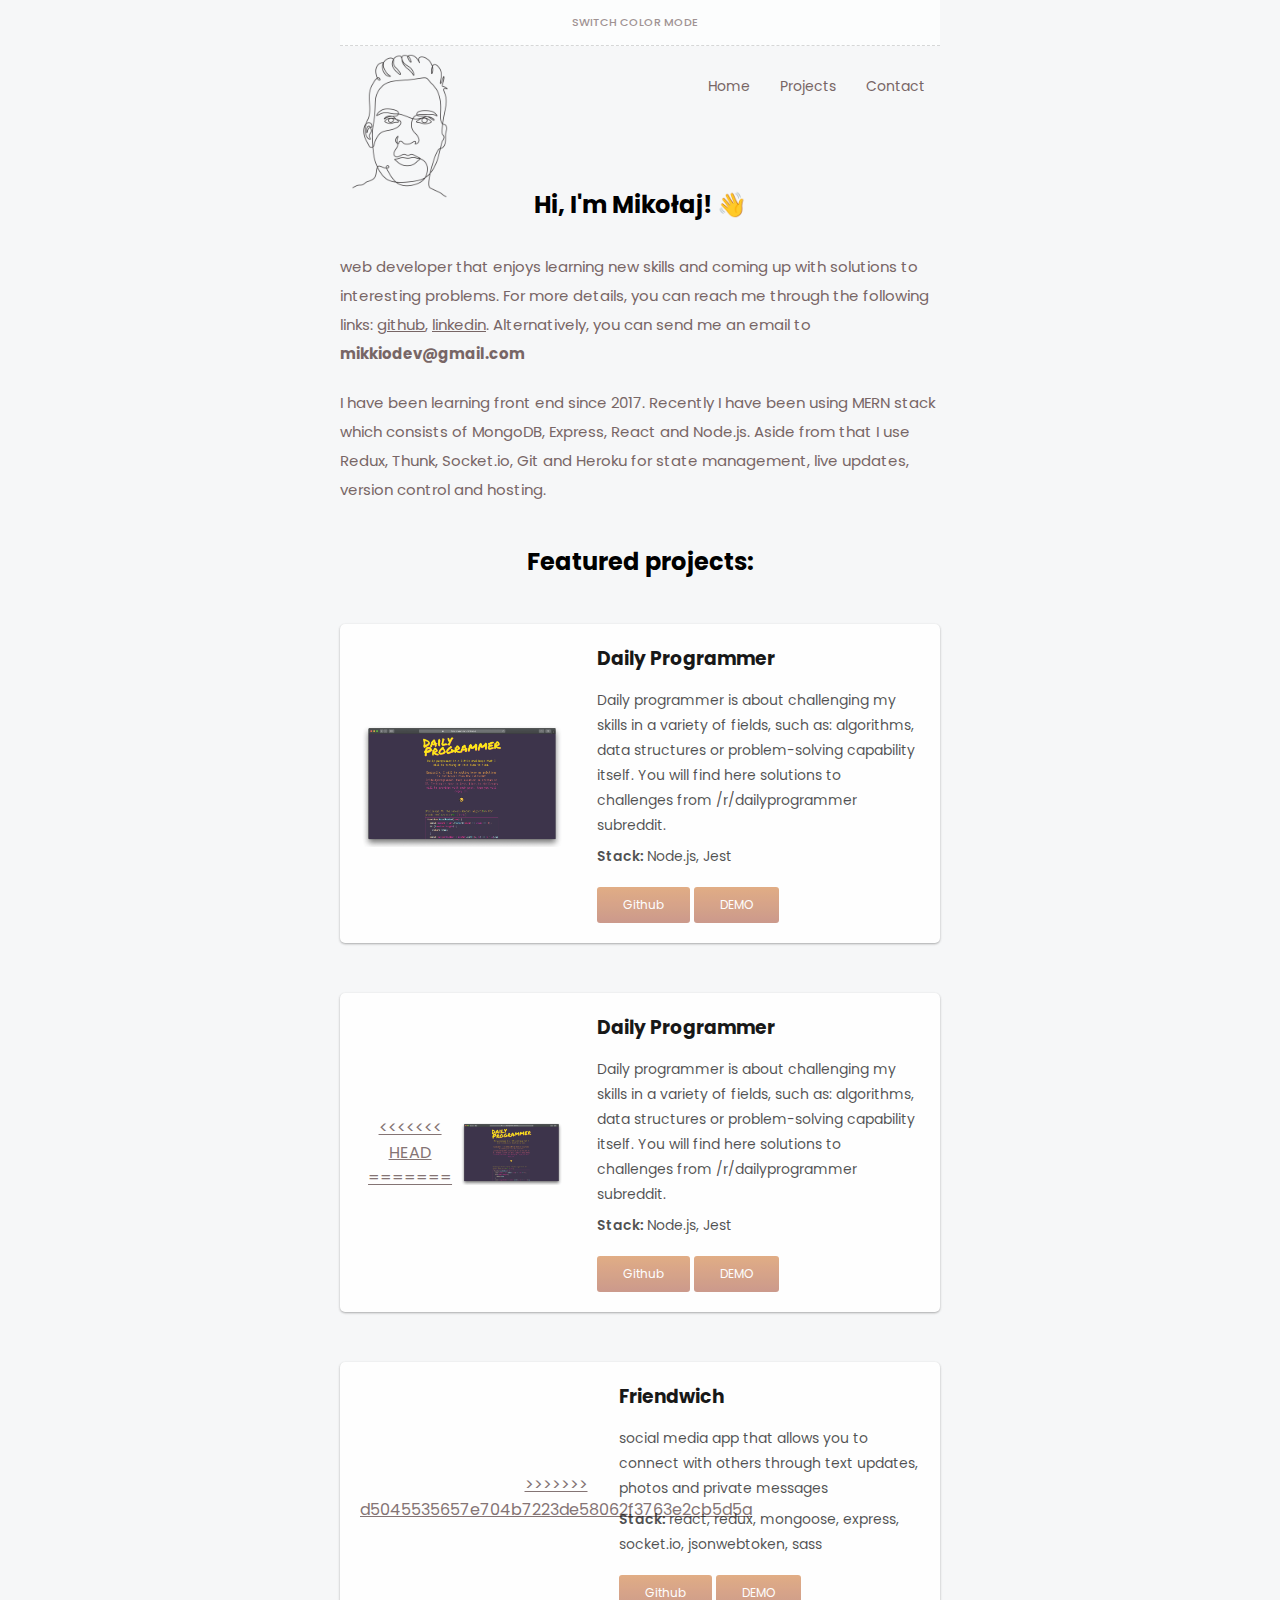
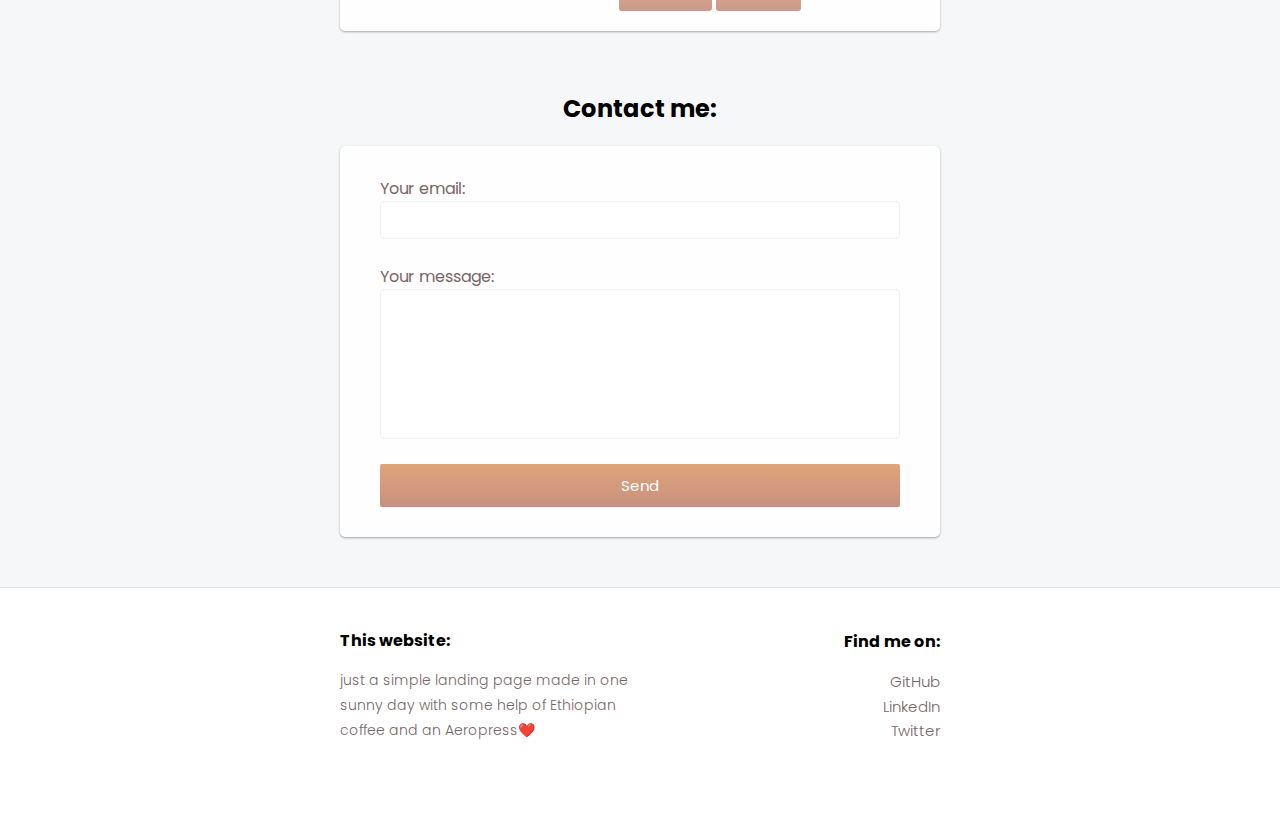
==== index.html @ a12260a0 "edit index" ====
<!DOCTYPE html>
<html lang="en" dir="ltr">
  <head>
    <meta charset="utf-8" />
    <title>Mikołaj J. (@mikkio) - web developer</title>
    <meta
      name="viewport"
      content="width=device-width, initial-scale=1, user-scalable=no"
    />
    <meta property="og:image" content="https://mikkio.com/images/fb.PNG" />
    <link rel="shortcut icon" type="image/x-icon" href="images/favicon.ico" />
    <link
      rel="stylesheet"
      href="https://maxst.icons8.com/vue-static/landings/line-awesome/line-awesome/1.3.0/css/line-awesome.min.css"
    />
    <link rel="stylesheet" href="css/style.css" />
  </head>

  <body>
    <div class="form-message"></div>
    <div class="dark-selector">
      <div class="darkmode-switch">
        <a>
          <span>Switch Color Mode</span>
        </a>
        <a>
          <i class="las la-sun"></i>
        </a>
      </div>
      <header>
        <div>
          <div class="profile"></div>
          <nav>
            <a href="/">Home</a>
            <a href="#projects">Projects</a>
            <a href="#contact">Contact</a>
          </nav>
        </div>
      </header>
      <section class="dark-selector">
        <section class="main-section">
          <h1 class=>Hi, I'm Mikołaj! 👋</h1>
          <p>
            web developer that enjoys learning new skills and coming up with
            solutions to interesting problems. For more details, you can reach
            me through the following links:
            <a href="https://github.com/mikkio-j/" target="_blank">github</a>,
            <a
              href="https://www.linkedin.com/in/miko%C5%82aj-j%C4%99drzejewski-a03556177/"
              target="_blank"
              >linkedin</a
            >. Alternatively, you can send me an email to
            <b>mikkiodev@gmail.com</b>
          </p>
          <p>
            I have been learning front end since 2017. Recently I have been
            using MERN stack which consists of MongoDB, Express, React and
            Node.js. Aside from that I use Redux, Thunk, Socket.io, Git and
            Heroku for state management, live updates, version control and
            hosting.
          </p>
          <div class="projects" id="projects">
            <h1 class="section-title">Featured projects:</h1>
            <div class="project first">
              <a
                href="https://mikkio-j.github.io/dailyprogrammer/"
                target="_blank"
                class="img-link"
              >
                <img class="img" src="./images/dailyprogrammer.png" alt="Daily Programmer"
              /></a>

              <div class="description">
                <h3>Daily Programmer</h3>
                <p>
                  Daily programmer is about challenging my skills in a variety of fields, such as: algorithms, data structures or problem-solving capability itself. You will find here solutions to challenges from /r/dailyprogrammer subreddit.
                </p>
                <p>
                  <span>Stack: </span>Node.js, Jest
                </p>
                <div class="project-links">
                  <a
                    href="https://github.com/mikkio-j/dailyprogrammer"
                    target="_blank"
                    >Github</a
                  >
                  <a href="https://mikkio-j.github.io/dailyprogrammer/" target="_blank"
                    >DEMO</a
                  >
                </div>
              </div>
            </div>


            <div class="project first">
              <a
                href="https://friendwich.herokuapp.com/"
                target="_blank"
                class="img-link"
              >
<<<<<<< HEAD
=======
                <img class="img" src="./images/dailyprogrammer.png" alt="Friendwich app"
              /></a>

              <div class="description">
                <h3>Daily Programmer</h3>
                <p>
                  Daily programmer is about challenging my skills in a variety of fields, such as: algorithms, data structures or problem-solving capability itself. You will find here solutions to challenges from /r/dailyprogrammer subreddit.
                </p>
                <p>
                  <span>Stack: </span>Node.js, Jest
                </p>
                <div class="project-links">
                  <a
                    href="https://github.com/mikkio-j/dailyprogrammer"
                    target="_blank"
                    >Github</a
                  >
                  <a href="https://mikkio-j.github.io/dailyprogrammer/" target="_blank"
                    >DEMO</a
                  >
                </div>
              </div>
            </div>


            <div class="project first">
              <a
                href="https://friendwich.herokuapp.com/"
                target="_blank"
                class="img-link"
              >
>>>>>>> d5045535657e704b7223de58062f3763e2cb5d5a
                <img class="img" src="./images/friendwich1.png" alt="Friendwich app"
              /></a>

              <div class="description">
                <h3>Friendwich</h3>
                <p>
                  social media app that allows you to connect with others
                  through text updates, photos and private messages
                </p>
                <p>
                  <span>Stack: </span>react, redux, mongoose, express,
                  socket.io, jsonwebtoken, sass
                </p>
                <div class="project-links">
                  <a
                    href="https://github.com/mikkio-j/friendwich"
                    target="_blank"
                    >Github</a
                  >
                  <a href="https://friendwich.herokuapp.com/" target="_blank"
                    >DEMO</a
                  >
                </div>
              </div>
            </div>
          </div>

          <!-- <div class="project second">
              <div class="description left">
                <h3 class="left">Project #2</h3>
                <p class="left">
                  Lorem, ipsum dolor sit amet consectetur adipisicing elit.
                  Voluptatem eaque.
                </p>
                <p class="left">
                  <span>Technologies:</span> lorem, ipsum, dolor
                </p>
                <div class="left">
                  <a href="">Github</a> <a href="">DEMO</a>
                </div>
              </div>
              <div class="img"></div>
            </div>
            <div class="project third">
              <div class="img"></div>
              <div class="description">
                <h3>Project #3</h3>
                <p>
                  Lorem, ipsum dolor sit amet consectetur adipisicing elit.
                  Voluptatem eaque.
                </p>
                <p><span>Technologies:</span> lorem, ipsum, dolor</p>
                <div><a href="">Github</a> <a href="">DEMO</a></div>
              </div>
            </div>
          </div> -->
          <h1 class="section-title" id="contact">Contact me:</h1>
          <form class="dark-selector" id="form">
            <div class="form-control">
              <label>
                Your email:
                <input
                  type="text"
                  name="_replyto"
                  class="dark-selector"
                  id="email"
                />
              </label>
            </div>
            <div class="form-control">
              <label>
                Your message:
                <textarea
                  name="message"
                  class="dark-selector"
                  id="message"
                ></textarea>
              </label>
            </div>
            <button type="submit">Send</button>
          </form>
        </section>
      </section>
      <footer class="dark-selector">
        <div>
          <div class="mail">
            <p>This website:</p>
            <span
              >just a simple landing page made in one sunny day with some help
              of Ethiopian coffee and an Aeropress❤️</span
            >
          </div>
          <div class="social">
            <p>Find me on:</p>
            <a href="https://github.com/mikkio-j/" target="_blank"
              ><i class="lab la-github"></i>GitHub</a
            >
            <a
              href="https://www.linkedin.com/in/miko%C5%82aj-j%C4%99drzejewski-a03556177/"
              target="_blank"
              ><i class="lab la-linkedin-in"></i>LinkedIn</a
            >
            <a href="https://twitter.com/mikkio_j" target="_blank"
              ><i class="lab la-twitter"></i>Twitter</a
            >
          </div>
        </div>
      </footer>
    </div>
    <script src="scripts/script.js"></script>
  </body>
</html>
---- css/style.css ----
@import url('https://fonts.googleapis.com/css2?family=Poppins:wght@300;400;500;700&display=swap');
*,
*::before,
*::after {
  padding: 0;
  margin: 0;
  box-sizing: border-box;
}

html {
  scroll-behavior: smooth;
}

body {
  font-family: 'Poppins', sans-serif;
  background-color: #f6f7f8;
}

.dark {
  background: url(../images/noisy-texture-100x100-o3-d19-c-2b2b2bff-t0.png);
  color: #c4c4c4;
}

.darkmode-switch {
  margin: 0 auto 30px;
  width: 600px;
  text-align: right;
  display: flex;
  background: rgba(255, 255, 255, 0.7);
  justify-content: center;
  align-items: center;
  border-bottom: dashed 1px rgba(0, 0, 0, 0.15);
  position: relative;
  z-index: 3;
}
.darkmode-switch span {
  text-transform: uppercase;
  font-weight: 500;
  line-height: 45px;
  display: inline-block;
  margin-right: 10px;
  font-size: 11px;
  opacity: 0.7;
}
.darkmode-switch a {
  display: block;
  text-decoration: none;
  font-size: 24px;
  color: #786666;
}
.darkmode-switch i {
  line-height: 45px;
}
.darkmode-switch .bold {
  font-weight: 700;
}
.darkmode-switch:hover {
  cursor: pointer;
}

header div {
  width: 600px;
  margin: 0 auto;
  display: flex;
  margin-bottom: 80px;
}

.profile {
  position: absolute;
  background-image: url(../images/profile.png);
  background-size: cover;
  transform: translate(-40px, -50px);
  height: 200px;
  width: 200px;
}

.profile-glitch {
  background-image: url(../images/profile.gif);
  z-index: -1;
}

.profile-dark {
  background-image: url(../images/profilealt.png);
}

header div div {
  width: 50%;
  margin: 0;
}

header nav {
  display: flex;
  flex-grow: 1;
  justify-content: flex-end;
  align-items: center;
}

header nav a {
  margin: 0 15px;
  font-size: 14px;
  text-decoration: none;
  color: #786666;
}

header nav a:hover {
  text-decoration: underline;
}

.main-section {
  margin: 50px auto;
  width: 600px;
}
.main-section a {
  color: #786666;
}
.main-section h1 {
  padding: 10px 0 20px;
  text-align: center;
  font-size: 24px;
}
.main-section p {
  padding: 10px 0;
  font-size: 15px;
  color: #786666;
  line-height: 29px;
}
.main-section .projects {
  text-align: center;
  margin-top: 20px;
}
.main-section .projects .project {
  display: flex;
  justify-content: space-between;
  align-items: center;
  margin-top: 25px;
  margin-bottom: 50px;
  padding: 0 20px;
  color: #fff;
  opacity: 0.9;
  width: 100%;
  border-radius: 5px;
  box-shadow: 0 1px 3px rgba(0, 0, 0, 0.12), 0 1px 2px rgba(0, 0, 0, 0.24);
}

.left {
  text-align: left;
}

.first,
.second,
.third {
  background: #fff;
}

.project p {
  color: rgba(0, 0, 0, 0.75);
  font-size: 14px;
  padding: 3px 0;
  line-height: 25px;
}

.img-link {
  display: flex;
  align-items: center;
  height: 195px;
  width: 40%;
}

.project-links a {
  text-decoration: none;
  color: #fff;
  background-image: linear-gradient(to top, #c79081 0%, #dfa579 100%);
  padding: 9px 26px;
  display: inline-block;
  font-size: 12px;
  margin: 15px 0 20px;
  border-radius: 3px;
}

.project a:hover {
  text-decoration: underline;
  color: #fff;
}

.project:hover {
  opacity: 1;
}

.project .img {
  width: 100%;
  object-fit: contain;
  overflow: hidden;
  transition: 0.2s;
  border-radius: 3px;
}
.project .img:hover {
  transform: scale(1.1);
  cursor: pointer;
}

.project .description {
  display: flex;
  flex-direction: column;
  justify-content: space-between;
  text-align: left;
  width: 70%;
  padding-left: 35px;
}

.project .description.left {
  padding-left: 5px;
}

.project .description h3 {
  color: #000;
  margin: 20px 0 12px;
}

.dark .description h3 {
  color: #c4c4bf;
}

.dark .description p {
  color: #786666;
}

.project .description span {
  font-weight: 600;
}

.dark .description span {
  color: #c4c4bf;
}

.dark .project {
  background: url(../images/noisy-texture-100x100-o3-d19-c-2b2b2bff-t0.png);
  box-shadow: 0 10px 20px rgba(0, 0, 0, 0.19), 0 6px 6px rgba(0, 0, 0, 0.23);
}

footer {
  background-color: #fff;
  border-top: 1px solid rgba(120, 102, 102, 0.2);
  width: 100%;
  height: 250px;
}

footer div {
  margin: 20px auto 0;
  display: flex;
  justify-content: space-between;
  width: 600px;
}

footer div div {
  display: flex;
  flex-direction: column;
  justify-content: space-around;
}

.social {
  align-items: flex-end;
}

.mail {
  align-items: flex-start;
}

.mail span {
  font-weight: 300;
  font-size: 14px;
  line-height: 25px;
  color: #786666;
}

footer p {
  font-size: 16px;
  font-weight: 700;
  margin-bottom: 15px;
}

footer a {
  display: inline;
  text-decoration: none;
  color: #786666;
  font-size: 15px;
  font-weight: 300;
}

footer i {
  margin-right: 5px;
}

footer a:hover {
  text-decoration: underline;
}

form {
  width: 100%;
  background-color: #fefefe;
  display: flex;
  flex-direction: column;
  padding: 30px 40px;
  border-radius: 5px;
  box-shadow: 0 1px 3px rgba(0, 0, 0, 0.12), 0 1px 2px rgba(0, 0, 0, 0.24);
}

.form-control {
  padding-bottom: 20px;
  position: relative;
}

.form-control label {
  color: #786666;
  display: block;
  margin-bottom: 5px;
}
.form-control input,
textarea {
  border: 1px solid #f0f0f0;
  border-radius: 4px;
  display: block;
  width: 100%;
  padding: 10px;
  font-size: 14px;
}

.form-control textarea {
  resize: none;
  height: 150px;
}

.form-control textarea.dark {
  border-color: #786666;
}

.form-control input.dark {
  border-color: #786666;
}

.form-control input:focus,
textarea:focus {
  outline: 0;
  border-color: #786666;
}

.form-control input:-webkit-autofill,
input:-webkit-autofill:hover,
input:-webkit-autofill:focus textarea:-webkit-autofill,
textarea:-webkit-autofill:hover textarea:-webkit-autofill:focus,
select:-webkit-autofill,
select:-webkit-autofill:hover,
select:-webkit-autofill:focus {
  -webkit-box-shadow: 0 0 0px 1000px #f6f7f8 inset !important;
}

form button {
  color: #fff;
  border: none;
  border-radius: 2px;
  padding: 10px;
  font-size: 15px;
  cursor: pointer;
  outline: none;
  font-family: 'Poppins', sans-serif;
  background-image: linear-gradient(to top, #c79081 0%, #dfa579 100%);
}

form button:hover {
  text-decoration: underline;
}

.form-message {
  position: fixed;
  z-index: 5;
  width: 100%;
  text-align: center;
  color: white;
  top: -50px;
  min-height: 50px;
  font-size: 17px;
  display: flex;
  align-items: center;
  justify-content: center;
  padding: 20px 10px;
  transition: 0.5s;
}

.form-message.error {
  background-color: rgb(194, 0, 0);
  top: 0px;
}

.form-message.success {
  background-color: rgb(28, 168, 0);
  top: 0px;
}
@media (max-width: 450px) {
  .form-message {
    top: -100px;
  }
}
@media screen and (max-width: 650px) {
  .darkmode-switch {
    width: 100%;
  }
  header div {
    width: 90%;
    margin-bottom: 0;
  }

  .main-section {
    width: 90%;
  }
  .main-section h1 {
    margin-bottom: 50px;
  }
  h1.section-title {
    margin-bottom: 10px;
  }
  /* .main-section a {
    text-decoration: none;
  } */
  a.img-link {
    display: none;
  }
  .project .description {
    padding-left: 0;
  }
  footer {
    height: auto;
  }
  footer div {
    width: 90%;
    padding: 25px;
    flex-direction: column;
    text-align: center;
  }
  footer div .social,
  footer div .mail {
    align-items: center;
  }
  .profile {
    transform: translate(-180px, -70px);
    width: 300px;
    height: 300px;
  }
}
@media (max-width: 340px) {
  .project .description {
    width: 100%;
  }
  form {
    padding: 30px 20px;
  }
  .main-section .main-section__header {
    text-align: right;
  }
}
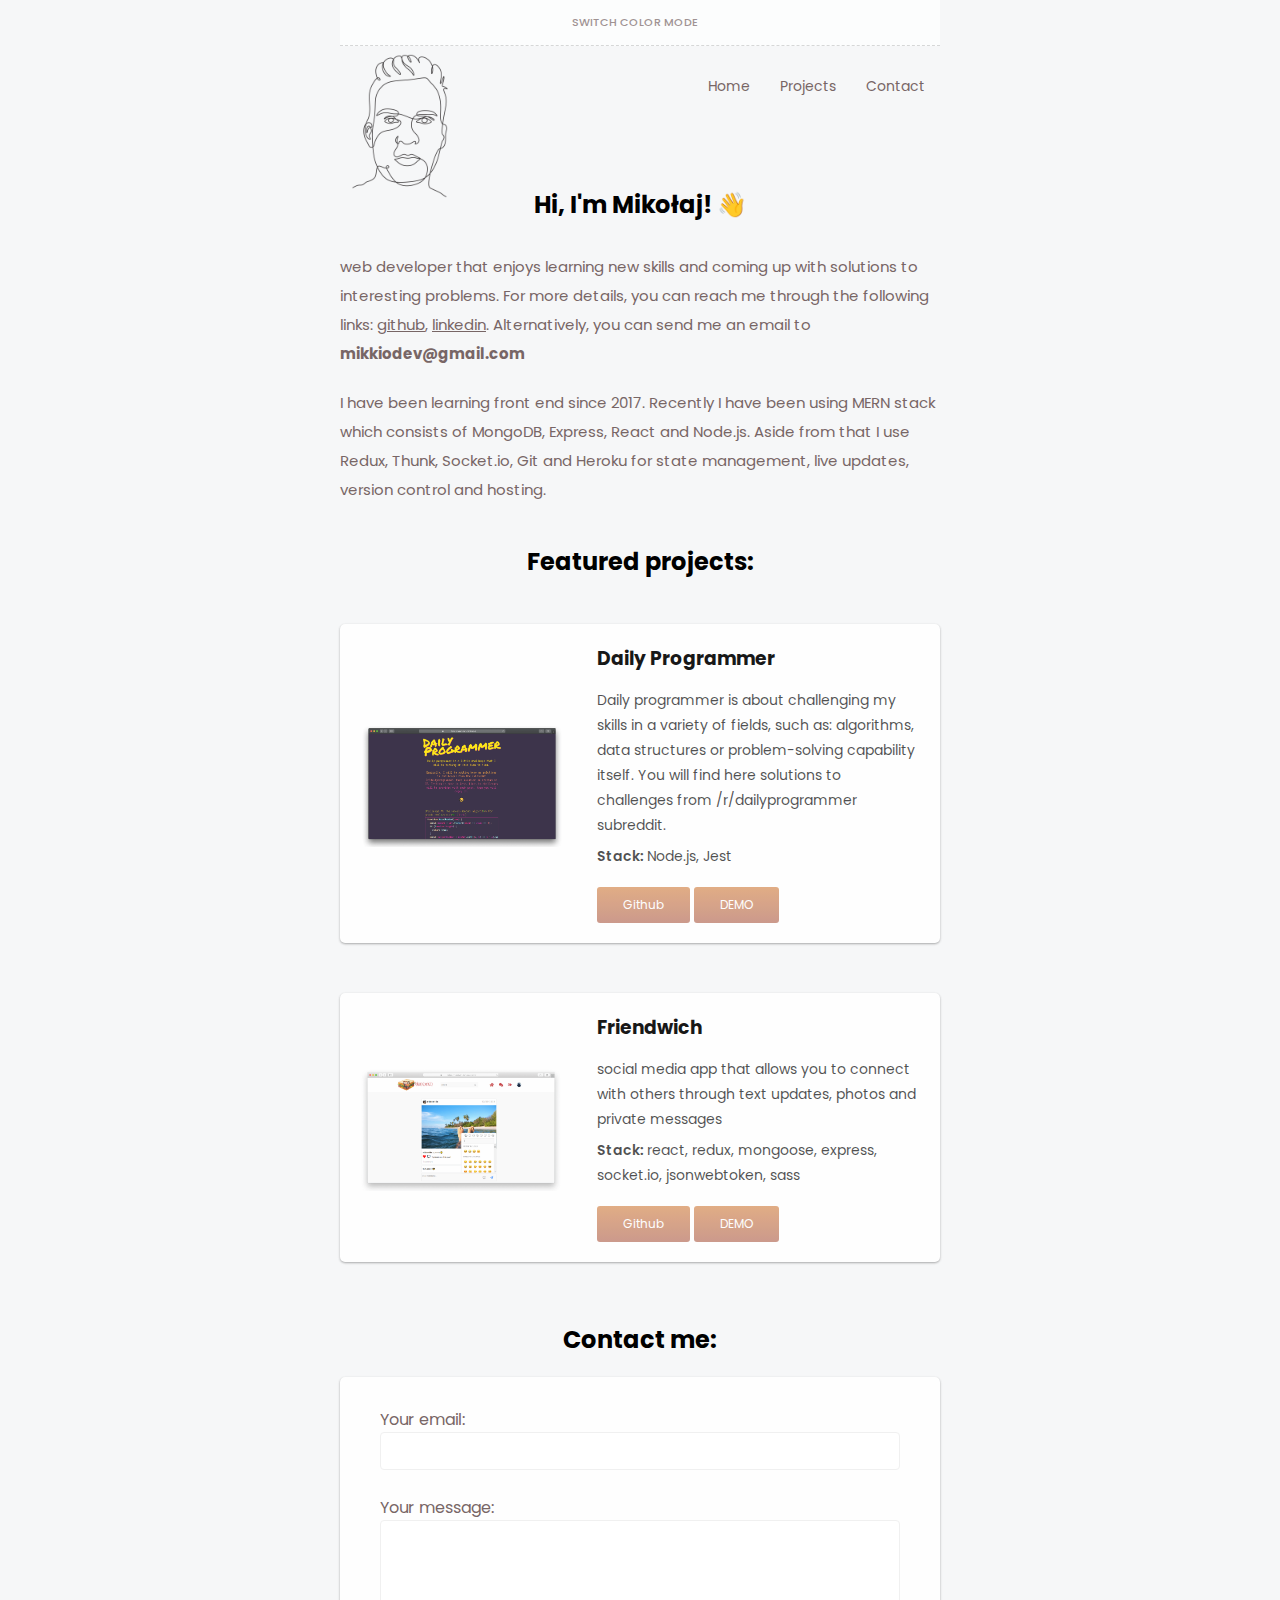
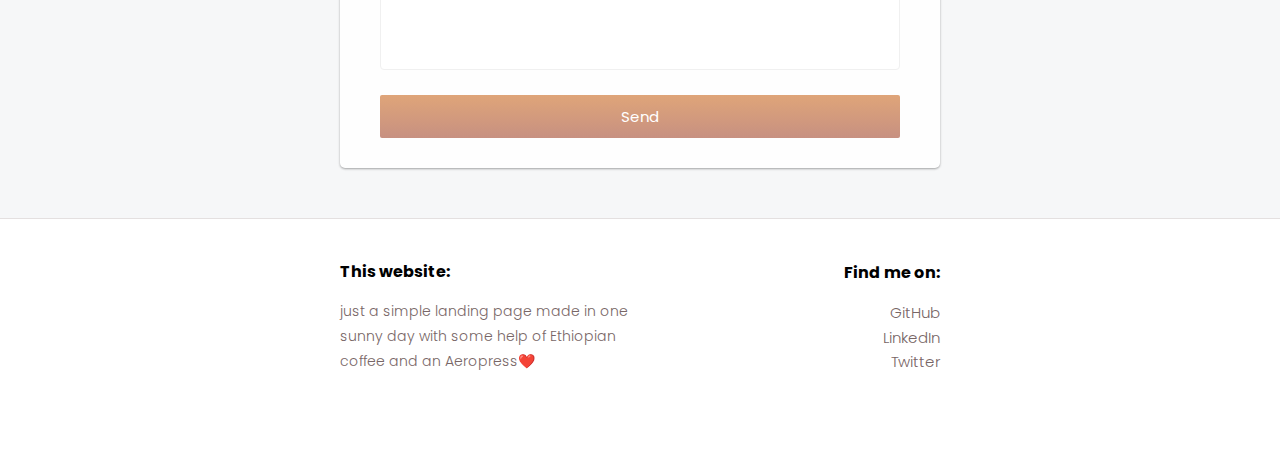
==== commit c2680ad8: "fix index" ====
--- a/index.html
+++ b/index.html
@@ -98,40 +98,6 @@
                 target="_blank"
                 class="img-link"
               >
-<<<<<<< HEAD
-=======
-                <img class="img" src="./images/dailyprogrammer.png" alt="Friendwich app"
-              /></a>
-
-              <div class="description">
-                <h3>Daily Programmer</h3>
-                <p>
-                  Daily programmer is about challenging my skills in a variety of fields, such as: algorithms, data structures or problem-solving capability itself. You will find here solutions to challenges from /r/dailyprogrammer subreddit.
-                </p>
-                <p>
-                  <span>Stack: </span>Node.js, Jest
-                </p>
-                <div class="project-links">
-                  <a
-                    href="https://github.com/mikkio-j/dailyprogrammer"
-                    target="_blank"
-                    >Github</a
-                  >
-                  <a href="https://mikkio-j.github.io/dailyprogrammer/" target="_blank"
-                    >DEMO</a
-                  >
-                </div>
-              </div>
-            </div>
-
-
-            <div class="project first">
-              <a
-                href="https://friendwich.herokuapp.com/"
-                target="_blank"
-                class="img-link"
-              >
->>>>>>> d5045535657e704b7223de58062f3763e2cb5d5a
                 <img class="img" src="./images/friendwich1.png" alt="Friendwich app"
               /></a>
 
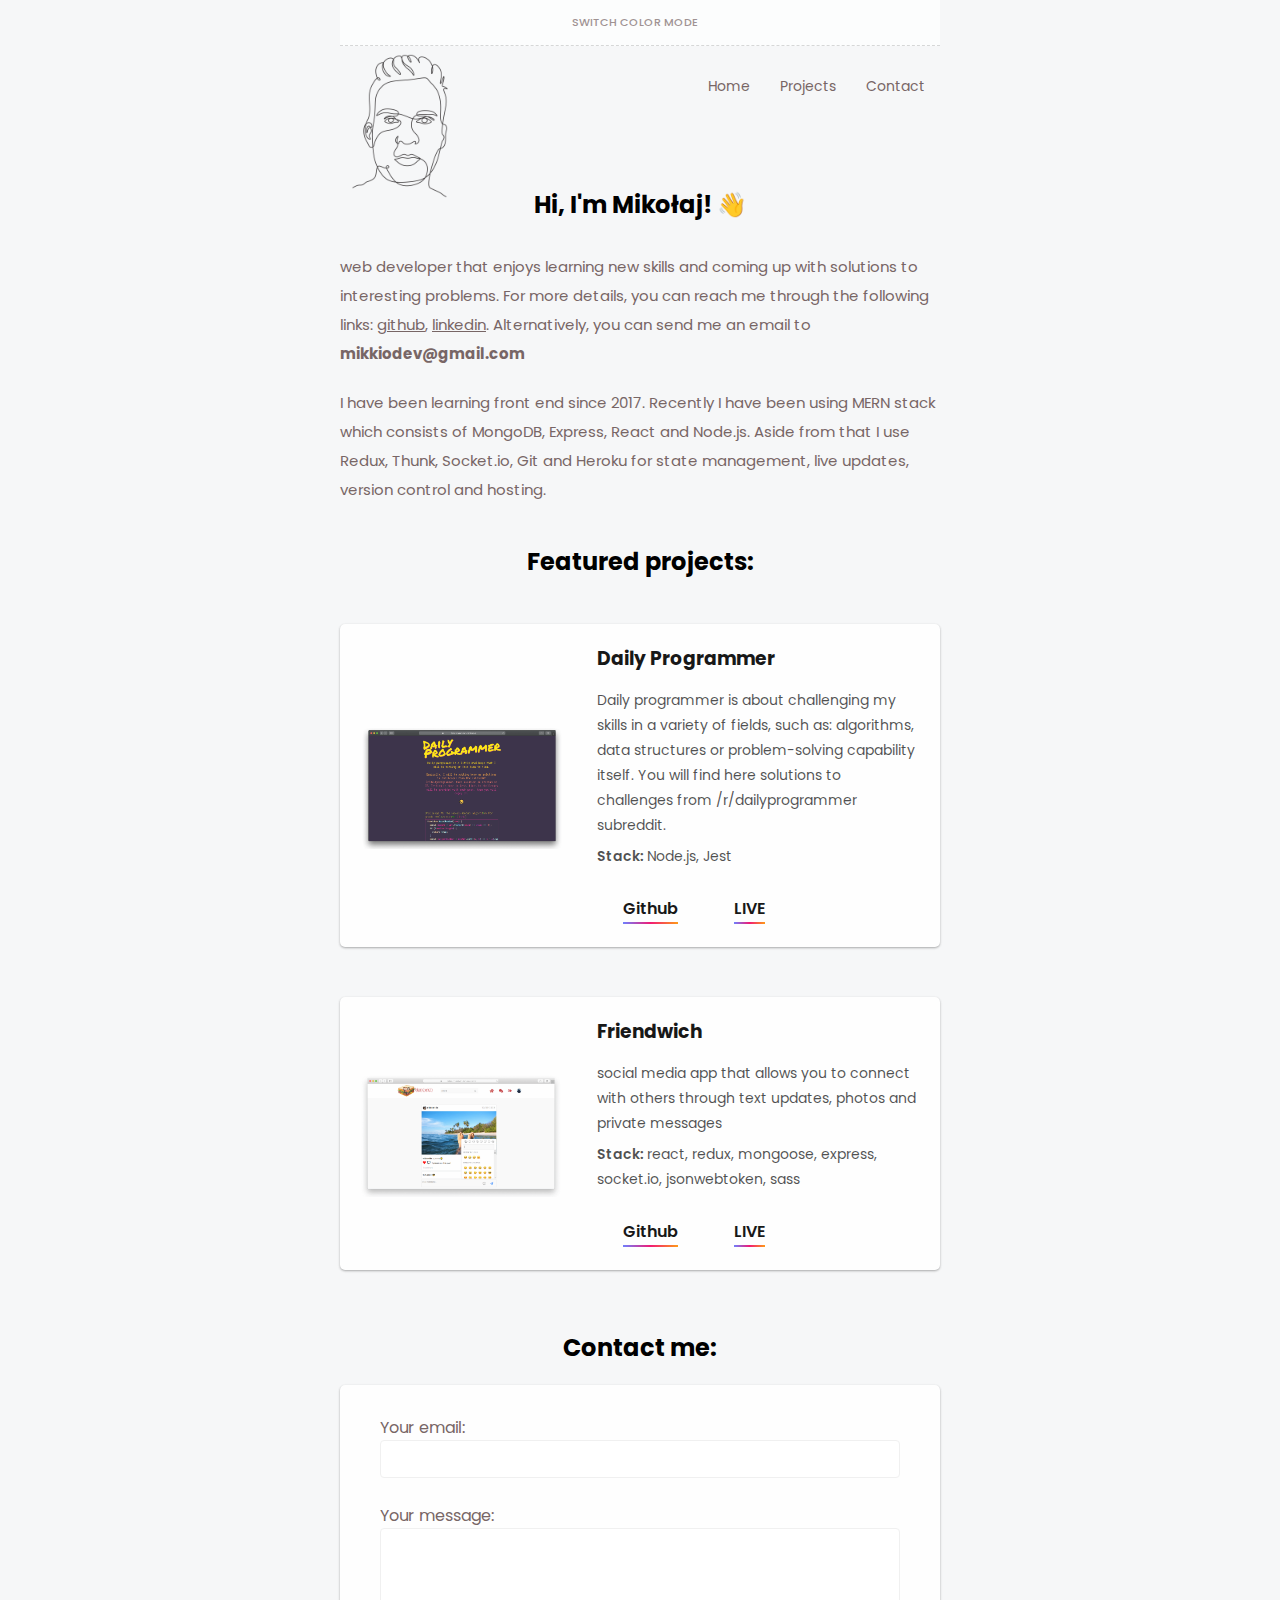
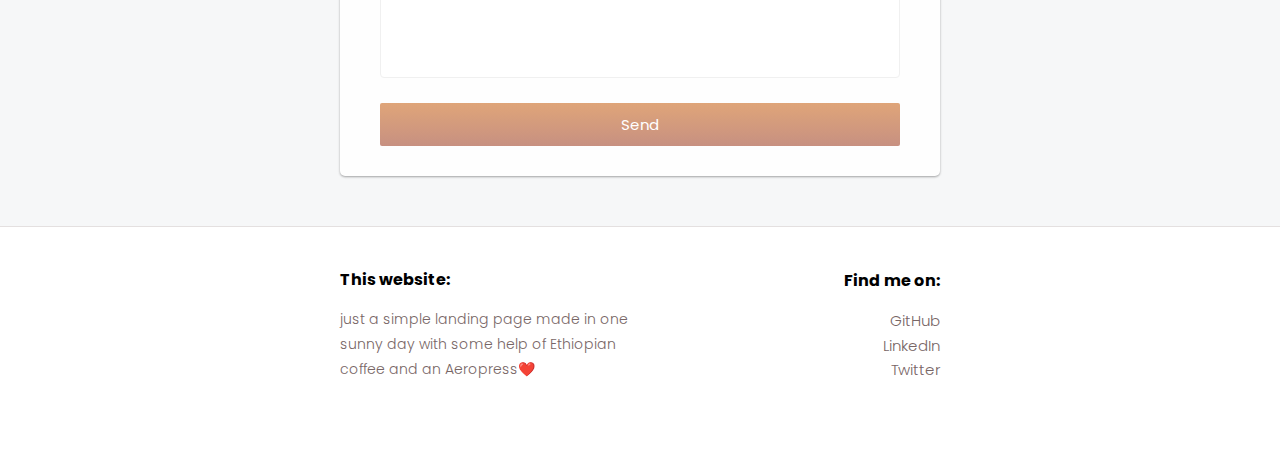
==== commit d17d0915: "change button" ====
--- a/index.html
+++ b/index.html
@@ -79,13 +79,13 @@
                   <span>Stack: </span>Node.js, Jest
                 </p>
                 <div class="project-links">
-                  <a
+                  <a class="bn40"
                     href="https://github.com/mikkio-j/dailyprogrammer"
                     target="_blank"
                     >Github</a
                   >
-                  <a href="https://mikkio-j.github.io/dailyprogrammer/" target="_blank"
-                    >DEMO</a
+                  <a class="bn40" href="https://mikkio-j.github.io/dailyprogrammer/" target="_blank"
+                    >LIVE</a
                   >
                 </div>
               </div>
@@ -112,13 +112,13 @@
                   socket.io, jsonwebtoken, sass
                 </p>
                 <div class="project-links">
-                  <a
+                  <a class="bn40"
                     href="https://github.com/mikkio-j/friendwich"
                     target="_blank"
                     >Github</a
                   >
-                  <a href="https://friendwich.herokuapp.com/" target="_blank"
-                    >DEMO</a
+                  <a class="bn40" href="https://friendwich.herokuapp.com/" target="_blank"
+                    >LIVE</a
                   >
                 </div>
               </div>
--- a/css/style.css
+++ b/css/style.css
@@ -168,22 +168,38 @@
 
 .project-links a {
   text-decoration: none;
-  color: #fff;
-  background-image: linear-gradient(to top, #c79081 0%, #dfa579 100%);
+  color: #000;
+  /* background-image: linear-gradient(to top, #c79081 0%, #dfa579 100%); */
   padding: 9px 26px;
   display: inline-block;
-  font-size: 12px;
+  font-size: 16px;
   margin: 15px 0 20px;
   border-radius: 3px;
 }
 
 .project a:hover {
-  text-decoration: underline;
-  color: #fff;
+  opacity: 0.7;
 }
 
 .project:hover {
   opacity: 1;
+}
+
+.bn40 {
+  border-radius: 4px;
+  font-weight: 600;
+  padding: 4px 6px;
+}
+
+.bn40::after {
+  max-width: 100%;
+  height: 2px;
+  display: block;
+  content: '';
+  background: linear-gradient(-90deg, #ff9100 0%, #f10366 50%, #6173ff 100%);
+  opacity: 1;
+  margin-bottom: -6px;
+  margin-top: 1px;
 }
 
 .project .img {
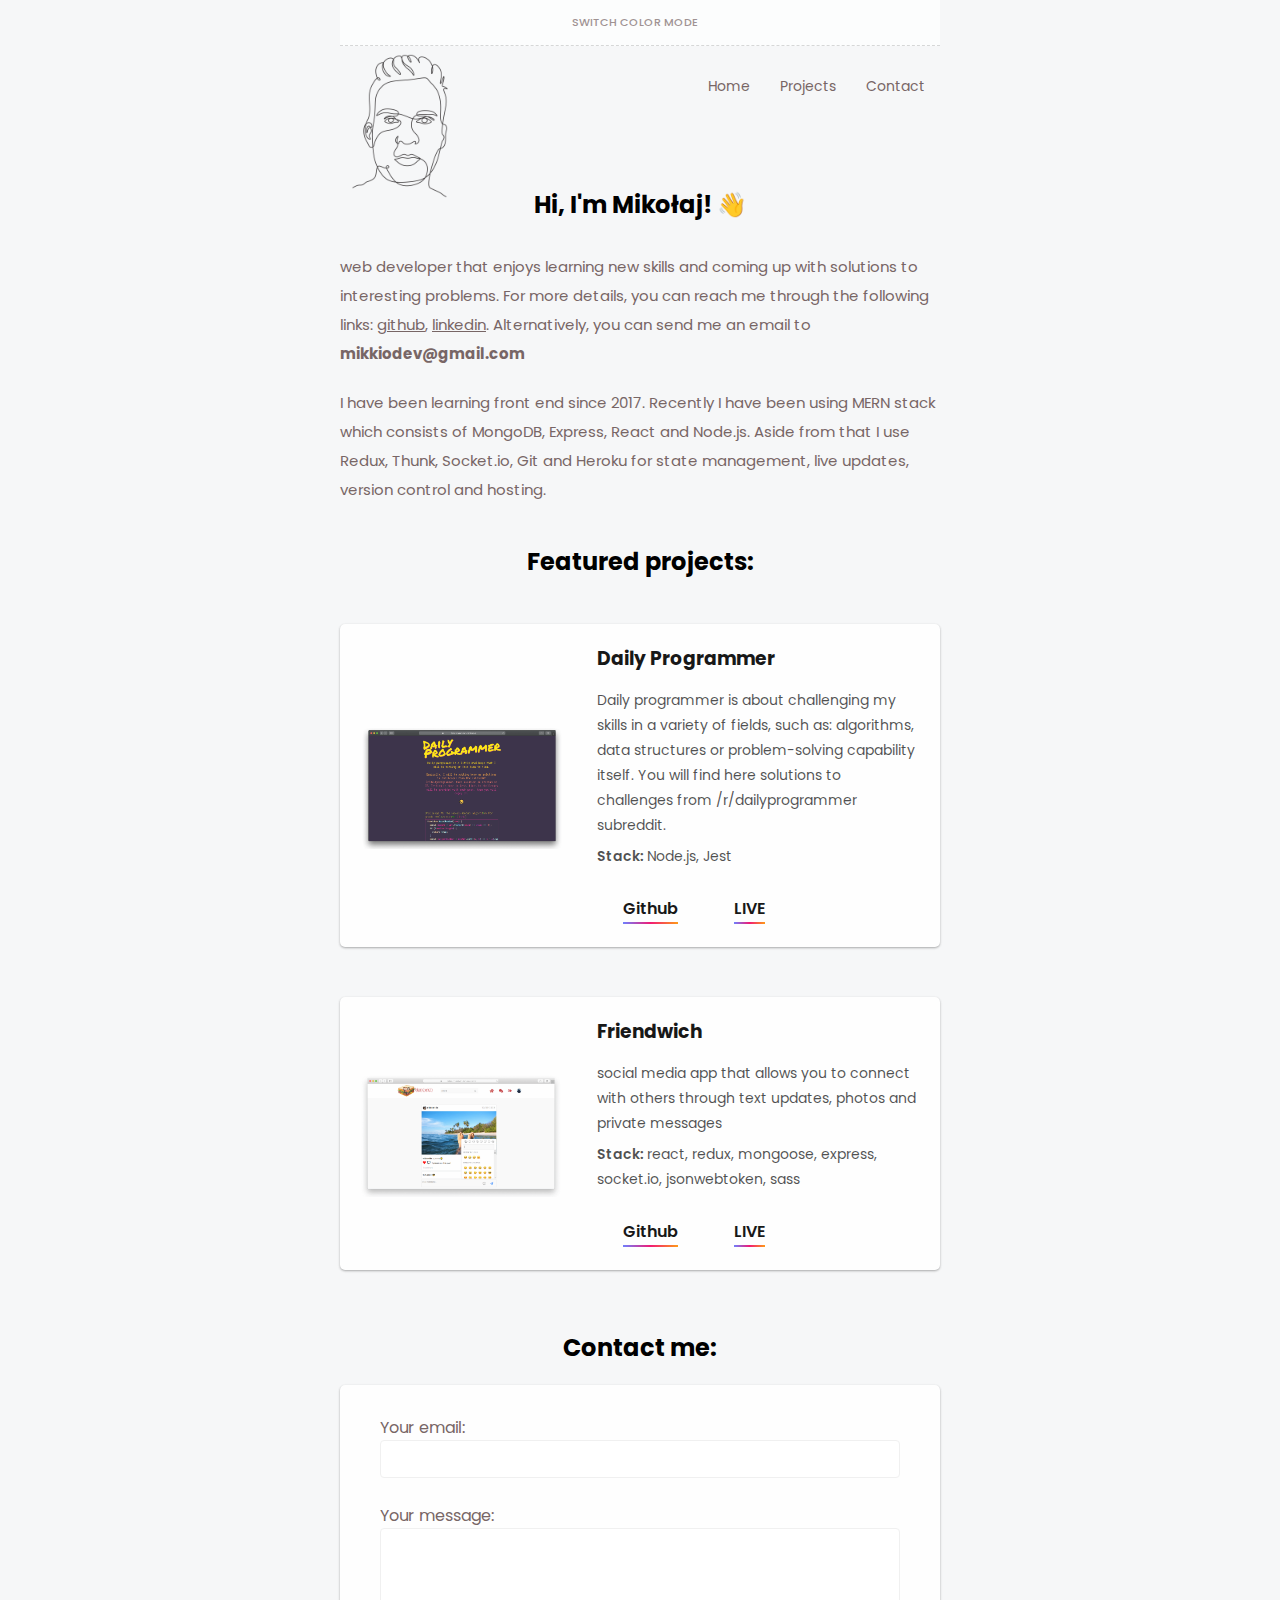
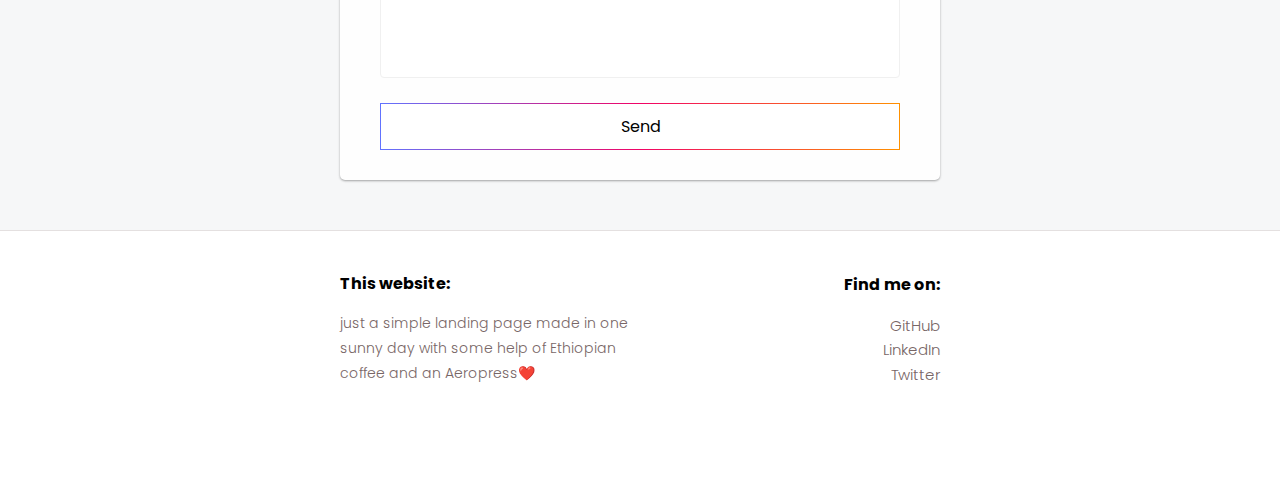
==== commit 498b09f3: "edit button for contact submit" ====
--- a/index.html
+++ b/index.html
@@ -177,7 +177,7 @@
                 ></textarea>
               </label>
             </div>
-            <button type="submit">Send</button>
+            <button type="submit" class="bn30"><span>Send</span></button>
           </form>
         </section>
       </section>
--- a/css/style.css
+++ b/css/style.css
@@ -177,6 +177,10 @@
   border-radius: 3px;
 }
 
+.dark .project-links a {
+  color: #c4c4bf;
+}
+
 .project a:hover {
   opacity: 0.7;
 }
@@ -286,6 +290,62 @@
   font-size: 14px;
   line-height: 25px;
   color: #786666;
+}
+
+.bn30 {
+  border: 2px;
+  cursor: pointer;
+  outline: none;
+  font-size: 16px;
+  -webkit-transform: translate(0);
+  transform: translate(0);
+  background-image: linear-gradient(
+    -90deg,
+    #ff9100 0%,
+    #f10366 50%,
+    #6173ff 100%
+  );
+  padding: 0.7em 2em;
+  border-radius: 0px;
+  /* box-shadow: 1px 1px 2px rgba(0, 0, 0, 0.4); */
+  -webkit-transition: box-shadow 0.25s;
+  transition: box-shadow 0.25s;
+  color: #000;
+}
+
+.dark .bn30 {
+  color: #c4c4bf;
+}
+
+.bn30 .text {
+  -webkit-background-clip: text;
+  -webkit-text-fill-color: transparent;
+  background-image: linear-gradient(45deg, #4568dc, #b06ab3);
+}
+
+.bn30:after {
+  content: '';
+  position: absolute;
+  margin: 1px;
+  top: 0;
+  left: 0;
+  bottom: 0;
+  right: 0;
+  z-index: -1;
+  background: #fff;
+}
+
+.dark .bn30:after {
+  background: #2d2d2d;
+}
+
+.bn30:hover {
+  background-image: linear-gradient(-45deg, #4568dc, #b06ab3);
+  /* box-shadow: 0 12px 24px rgba(128, 128, 128, 0.1); */
+}
+
+.bn30:hover .text {
+  background-image: linear-gradient(-45deg, #4568dc, #b06ab3);
 }
 
 footer p {
@@ -381,10 +441,6 @@
   background-image: linear-gradient(to top, #c79081 0%, #dfa579 100%);
 }
 
-form button:hover {
-  text-decoration: underline;
-}
-
 .form-message {
   position: fixed;
   z-index: 5;
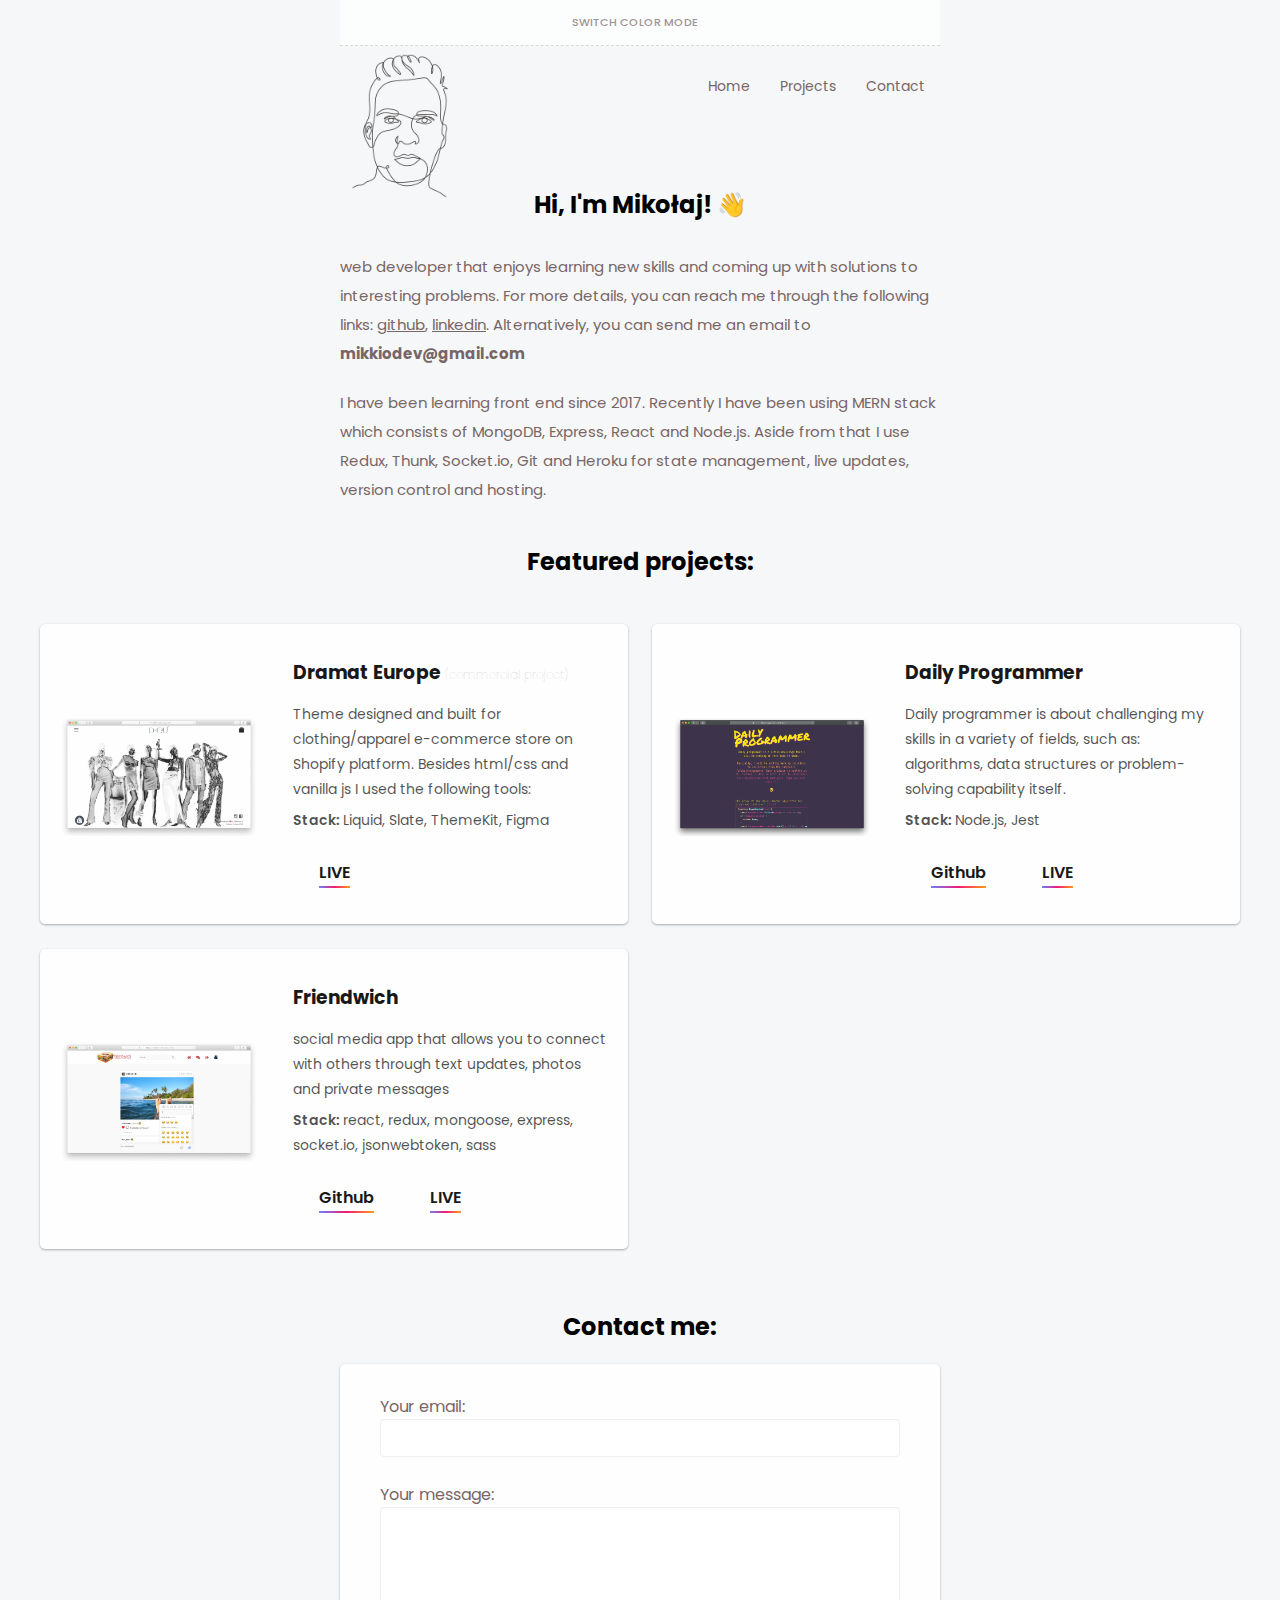
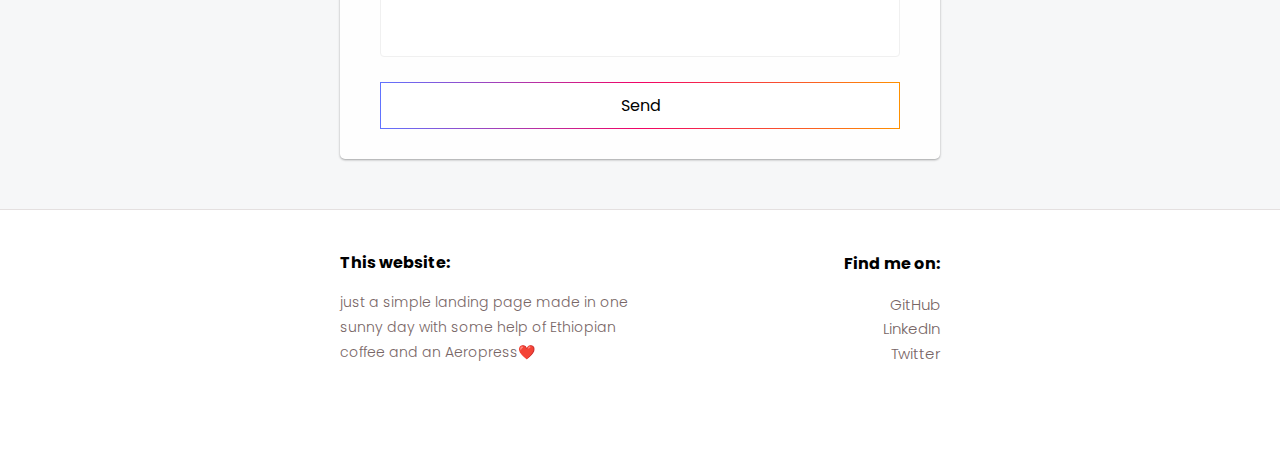
==== commit 3c78f0cb: "add project, grid view for projects, scrollbar" ====
--- a/index.html
+++ b/index.html
@@ -61,6 +61,35 @@
           </p>
           <div class="projects" id="projects">
             <h1 class="section-title">Featured projects:</h1>
+          </div>
+          </section>
+        </section>
+        <section class="projects-grid">
+            <div class="project first">
+              <a
+                href="#"
+                target="_blank"
+                class="img-link"
+              >
+                <img class="img" src="./images/dramat.png" alt="Dramat Europe"
+              /></a>
+
+              <div class="description">
+                
+                <h3>Dramat Europe <span class="commercial">(commercial project)</span></h3>
+                <p>
+                  Theme designed and built for clothing/apparel e-commerce store on Shopify platform. Besides html/css and vanilla js I used the following tools:
+                </p>
+                <p>
+                  <span>Stack: </span>Liquid, Slate, ThemeKit, Figma
+                </p>
+                <div class="project-links">
+                  <a class="bn40" href="#" target="_blank"
+                    >LIVE</a
+                  >
+                </div>
+              </div>
+            </div>
             <div class="project first">
               <a
                 href="https://mikkio-j.github.io/dailyprogrammer/"
@@ -73,7 +102,7 @@
               <div class="description">
                 <h3>Daily Programmer</h3>
                 <p>
-                  Daily programmer is about challenging my skills in a variety of fields, such as: algorithms, data structures or problem-solving capability itself. You will find here solutions to challenges from /r/dailyprogrammer subreddit.
+                  Daily programmer is about challenging my skills in a variety of fields, such as: algorithms, data structures or problem-solving capability itself.
                 </p>
                 <p>
                   <span>Stack: </span>Node.js, Jest
@@ -90,7 +119,6 @@
                 </div>
               </div>
             </div>
-
 
             <div class="project first">
               <a
@@ -123,7 +151,7 @@
                 </div>
               </div>
             </div>
-          </div>
+          </section>
 
           <!-- <div class="project second">
               <div class="description left">
@@ -154,6 +182,8 @@
               </div>
             </div>
           </div> -->
+          <section class="dark-selector">
+            <section class="main-section">
           <h1 class="section-title" id="contact">Contact me:</h1>
           <form class="dark-selector" id="form">
             <div class="form-control">
@@ -180,7 +210,7 @@
             <button type="submit" class="bn30"><span>Send</span></button>
           </form>
         </section>
-      </section>
+        </section>
       <footer class="dark-selector">
         <div>
           <div class="mail">
--- a/css/style.css
+++ b/css/style.css
@@ -67,7 +67,7 @@
 
 .profile {
   position: absolute;
-  background-image: url(../images/profile.png);
+  background-image: url(../images/profile_small-min.png);
   background-size: cover;
   transform: translate(-40px, -50px);
   height: 200px;
@@ -80,7 +80,7 @@
 }
 
 .profile-dark {
-  background-image: url(../images/profilealt.png);
+  background-image: url(../images/profilealt_small-min.png);
 }
 
 header div div {
@@ -107,7 +107,7 @@
 }
 
 .main-section {
-  margin: 50px auto;
+  margin: 50px auto 0;
   width: 600px;
 }
 .main-section a {
@@ -128,24 +128,31 @@
   text-align: center;
   margin-top: 20px;
 }
-.main-section .projects .project {
+.project {
   display: flex;
   justify-content: space-between;
   align-items: center;
   margin-top: 25px;
-  margin-bottom: 50px;
   padding: 0 20px;
   color: #fff;
   opacity: 0.9;
-  width: 100%;
+  width: 49%;
+  min-height: 300px;
   border-radius: 5px;
   box-shadow: 0 1px 3px rgba(0, 0, 0, 0.12), 0 1px 2px rgba(0, 0, 0, 0.24);
 }
-
+@media (max-width: 1200px) {
+  .project {
+    margin: 20px auto;
+    width: 600px;
+  }
+}
 .left {
   text-align: left;
 }
-
+.right {
+  text-align: right;
+}
 .first,
 .second,
 .third {
@@ -227,6 +234,11 @@
   padding-left: 35px;
 }
 
+.project .description .description--up {
+  display: flex;
+  flex-direction: column;
+}
+
 .project .description.left {
   padding-left: 5px;
 }
@@ -236,6 +248,12 @@
   margin: 20px 0 12px;
 }
 
+.project .description .commercial {
+  color: #c4c4bf;
+  font-weight: 100;
+  font-size: 12px;
+}
+
 .dark .description h3 {
   color: #c4c4bf;
 }
@@ -256,7 +274,14 @@
   background: url(../images/noisy-texture-100x100-o3-d19-c-2b2b2bff-t0.png);
   box-shadow: 0 10px 20px rgba(0, 0, 0, 0.19), 0 6px 6px rgba(0, 0, 0, 0.23);
 }
-
+.projects-grid {
+  margin: 0 auto;
+  width: 100%;
+  max-width: 1200px;
+  display: flex;
+  flex-wrap: wrap;
+  justify-content: space-between;
+}
 footer {
   background-color: #fff;
   border-top: 1px solid rgba(120, 102, 102, 0.2);
@@ -378,6 +403,7 @@
   padding: 30px 40px;
   border-radius: 5px;
   box-shadow: 0 1px 3px rgba(0, 0, 0, 0.12), 0 1px 2px rgba(0, 0, 0, 0.24);
+  margin-bottom: 50px;
 }
 
 .form-control {
@@ -486,9 +512,6 @@
   .main-section h1 {
     margin-bottom: 50px;
   }
-  h1.section-title {
-    margin-bottom: 10px;
-  }
   /* .main-section a {
     text-decoration: none;
   } */
@@ -517,7 +540,7 @@
     height: 300px;
   }
 }
-@media (max-width: 340px) {
+@media (max-width: 375px) {
   .project .description {
     width: 100%;
   }
@@ -528,3 +551,37 @@
     text-align: right;
   }
 }
+
+::-webkit-scrollbar {
+  width: 8px;
+  height: 8px;
+}
+::-webkit-scrollbar-button {
+  width: 0px;
+  height: 0px;
+}
+::-webkit-scrollbar-thumb {
+  background: #786666;
+  border: 0px none #786666;
+  border-radius: 0px;
+}
+::-webkit-scrollbar-thumb:hover {
+  background: #ffffff;
+}
+::-webkit-scrollbar-thumb:active {
+  background: #4a4a4a;
+}
+::-webkit-scrollbar-track {
+  background: #fff;
+  border: 0px none #ffffff;
+  border-radius: 0px;
+}
+::-webkit-scrollbar-track:hover {
+  background: #666666;
+}
+::-webkit-scrollbar-track:active {
+  background: #333333;
+}
+::-webkit-scrollbar-corner {
+  background: transparent;
+}
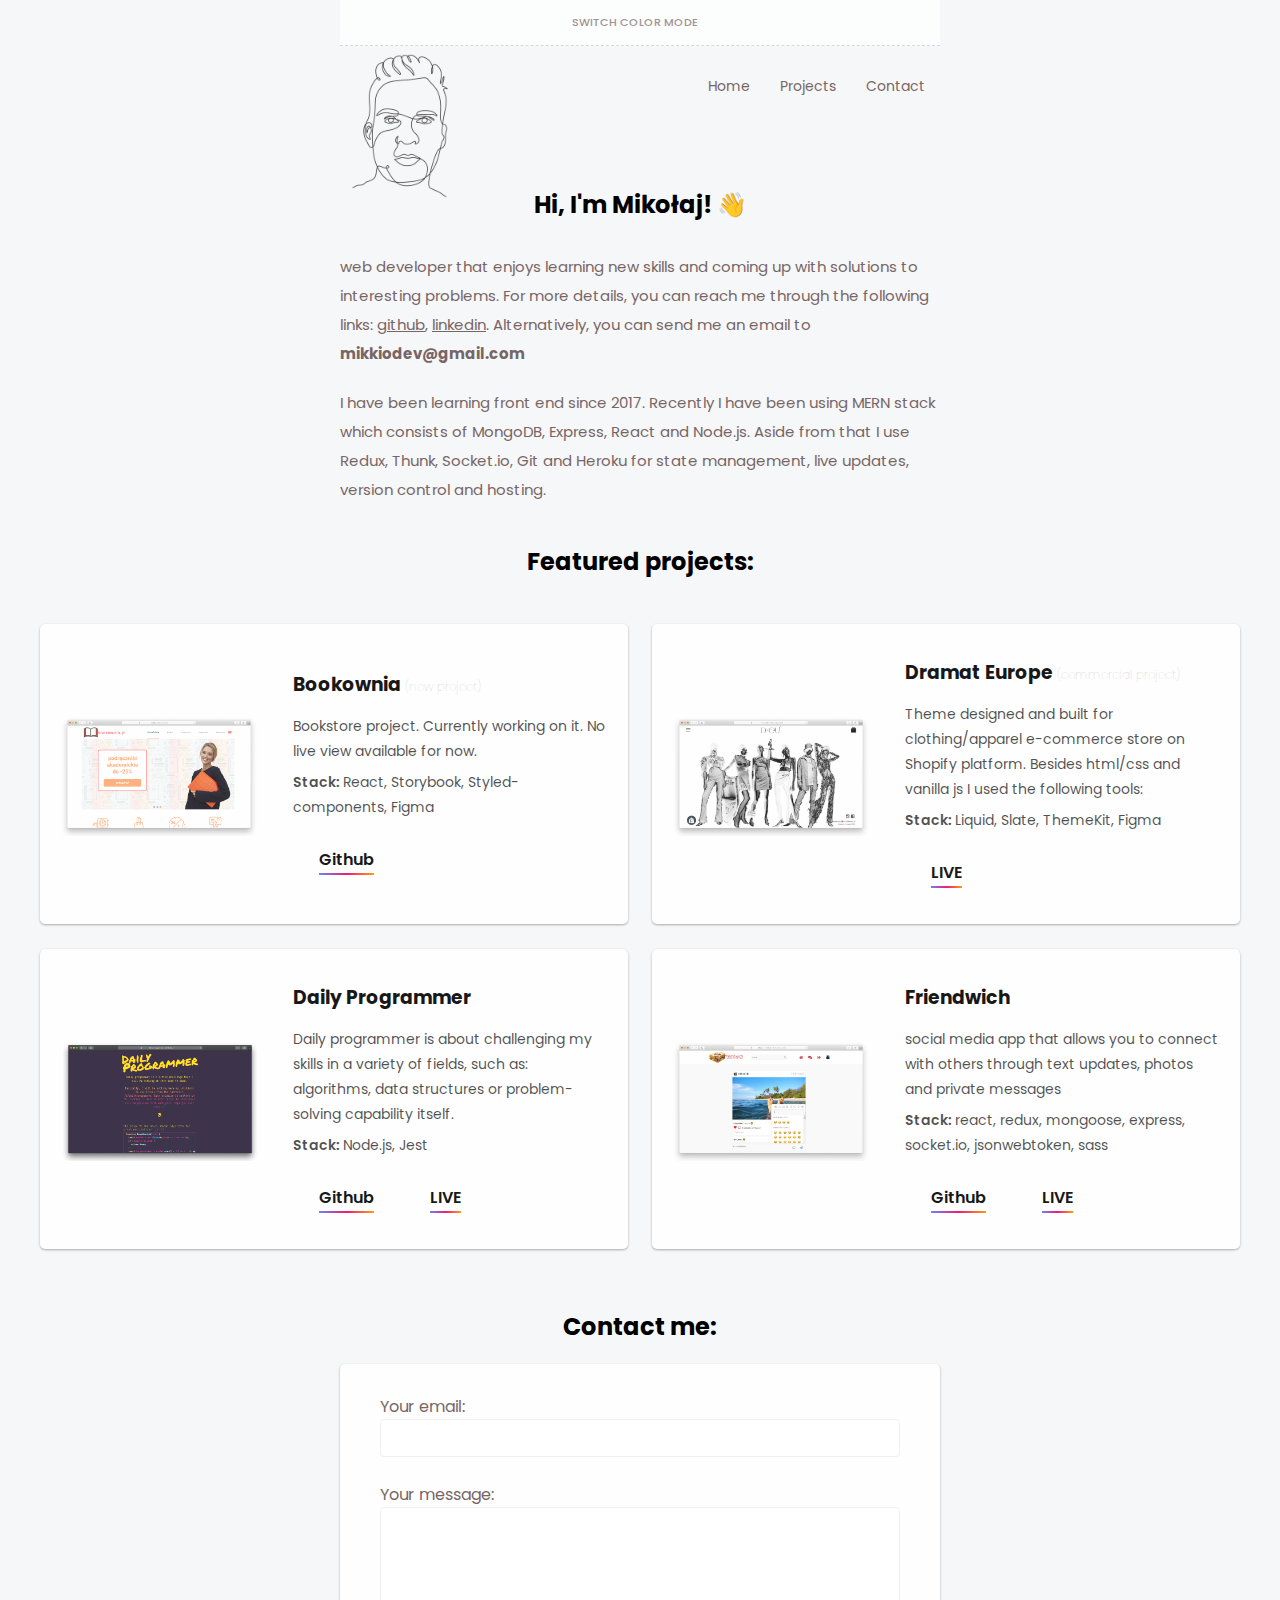
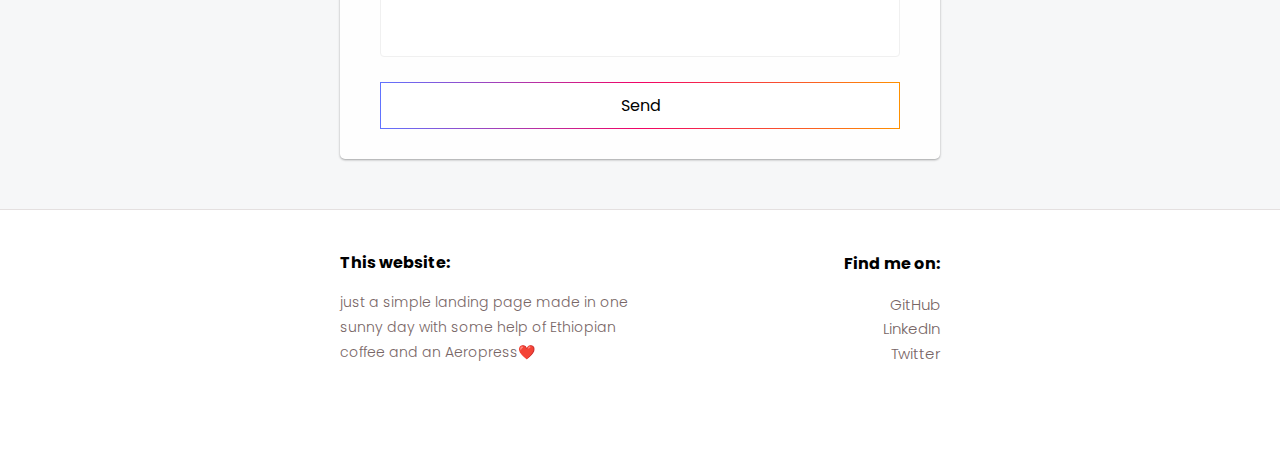
==== commit 2b7f5a97: "add new project" ====
--- a/index.html
+++ b/index.html
@@ -65,9 +65,34 @@
           </section>
         </section>
         <section class="projects-grid">
+          <div class="project first">
+            <a
+              href="#"
+              target="_blank"
+              class="img-link"
+            >
+              <img class="img" src="./images/bookownia.png" alt="Bookownia"
+            /></a>
+
+            <div class="description">
+              
+              <h3>Bookownia <span class="commercial">(new project)</span></h3>
+              <p>
+                Bookstore project. Currently working on it. No live view available for now.
+              </p>
+              <p>
+                <span>Stack: </span>React, Storybook, Styled-components, Figma
+              </p>
+              <div class="project-links">
+                <a class="bn40" href="https://github.com/mikkio-j/bookownia" target="_blank"
+                  >Github</a
+                >
+              </div>
+            </div>
+          </div>
             <div class="project first">
               <a
-                href="#"
+                href="https://dramateurope.com/"
                 target="_blank"
                 class="img-link"
               >
@@ -84,7 +109,7 @@
                   <span>Stack: </span>Liquid, Slate, ThemeKit, Figma
                 </p>
                 <div class="project-links">
-                  <a class="bn40" href="#" target="_blank"
+                  <a class="bn40" href="https://dramateurope.com/" target="_blank"
                     >LIVE</a
                   >
                 </div>
--- a/css/style.css
+++ b/css/style.css
@@ -232,11 +232,6 @@
   text-align: left;
   width: 70%;
   padding-left: 35px;
-}
-
-.project .description .description--up {
-  display: flex;
-  flex-direction: column;
 }
 
 .project .description.left {
@@ -492,6 +487,14 @@
   background-color: rgb(28, 168, 0);
   top: 0px;
 }
+@media (max-width: 590px) {
+  .project {
+    width: 90%;
+  }
+  .project .description {
+    width: 95%;
+  }
+}
 @media (max-width: 450px) {
   .form-message {
     top: -100px;
@@ -566,7 +569,7 @@
   border-radius: 0px;
 }
 ::-webkit-scrollbar-thumb:hover {
-  background: #ffffff;
+  background: #504444;
 }
 ::-webkit-scrollbar-thumb:active {
   background: #4a4a4a;
@@ -577,10 +580,10 @@
   border-radius: 0px;
 }
 ::-webkit-scrollbar-track:hover {
-  background: #666666;
+  background: #ffffff;
 }
 ::-webkit-scrollbar-track:active {
-  background: #333333;
+  background: #ffffff;
 }
 ::-webkit-scrollbar-corner {
   background: transparent;
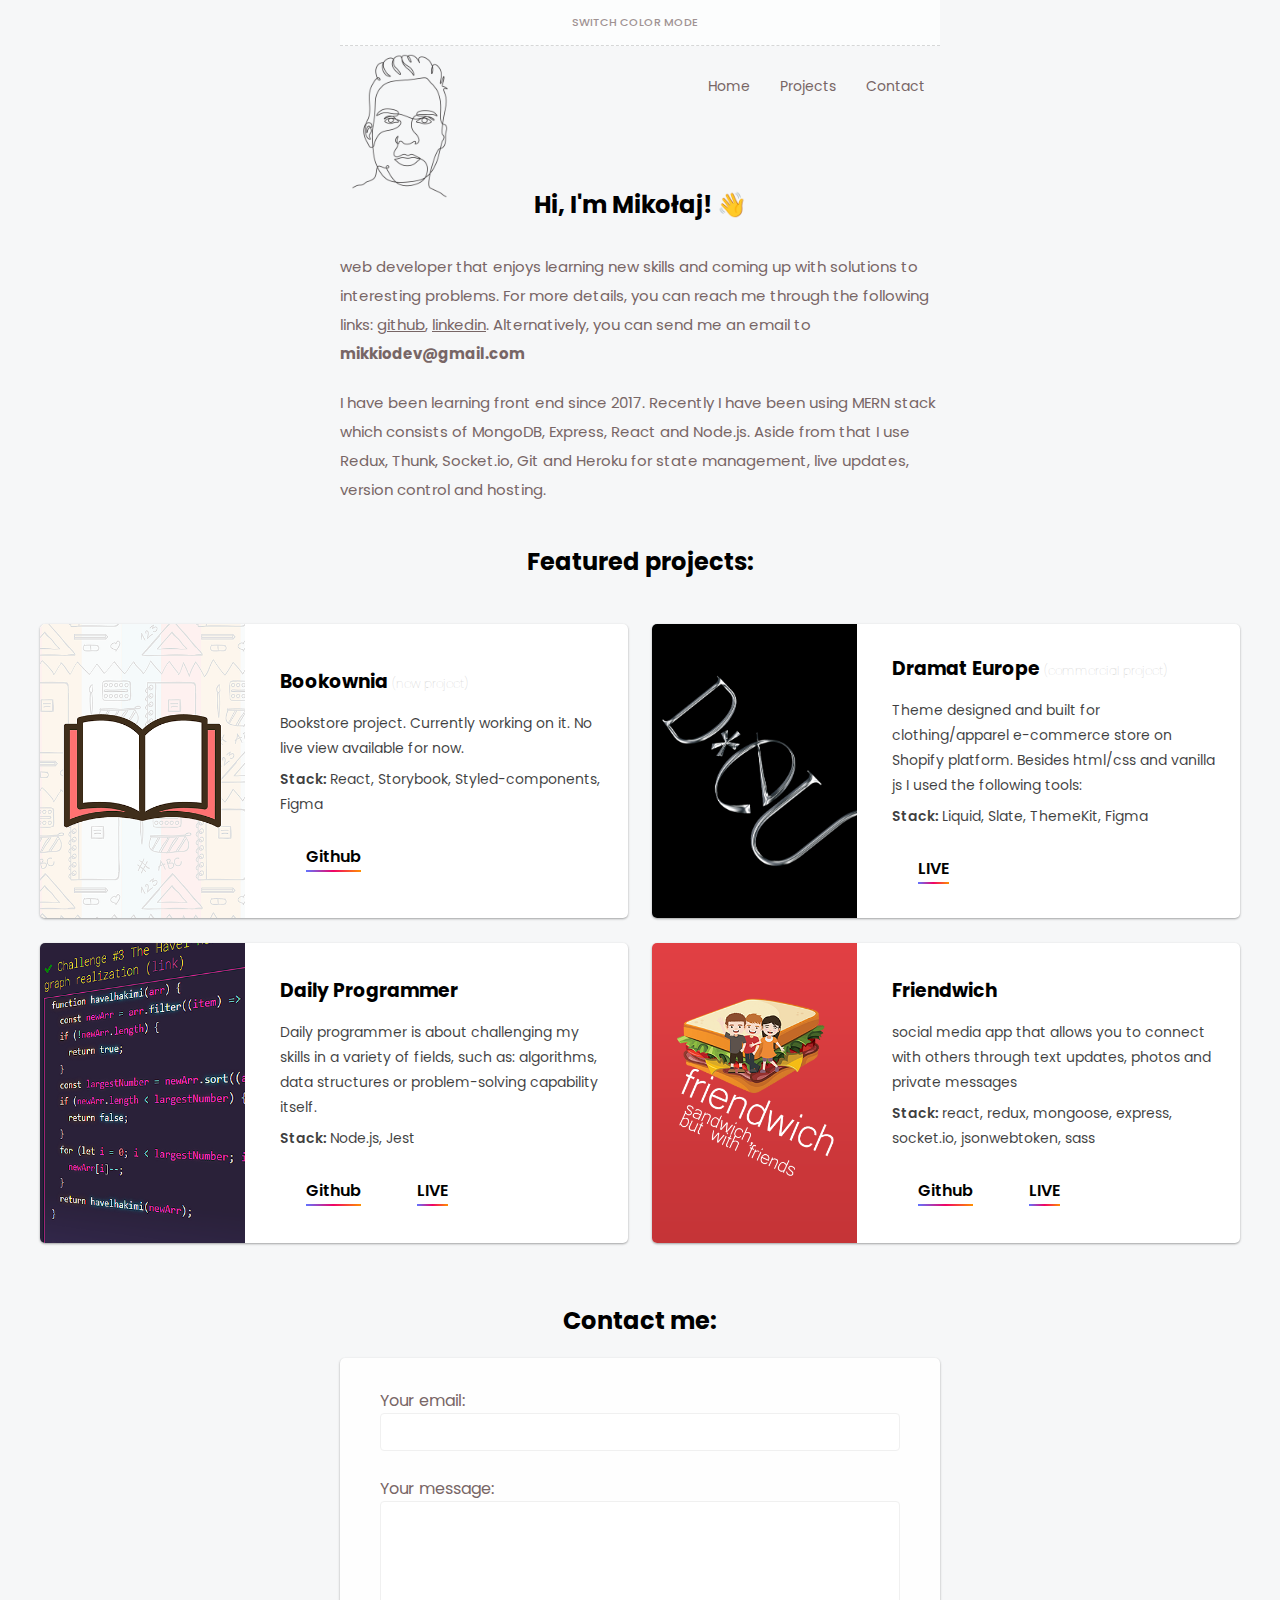
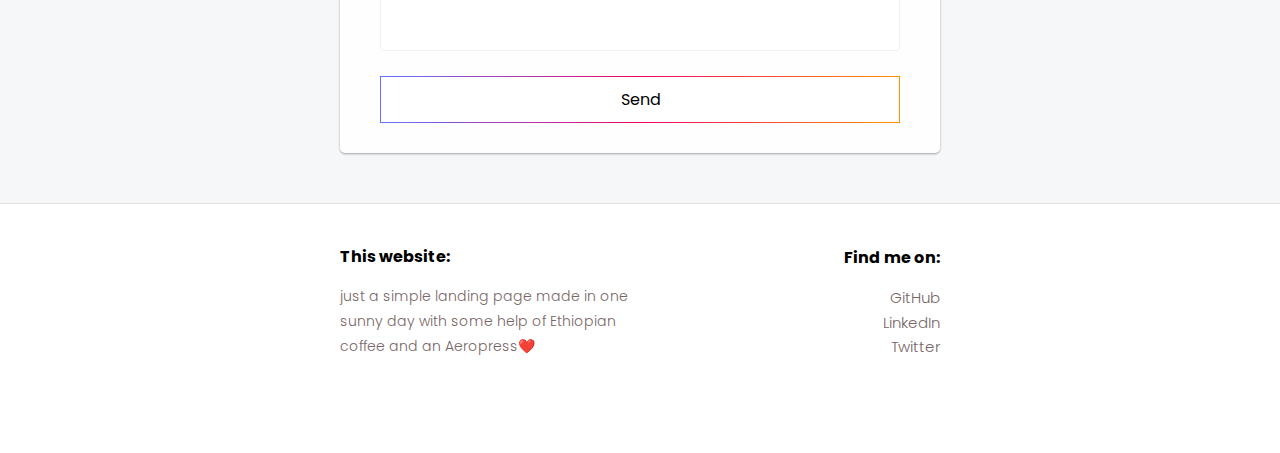
==== commit 2e7bf56b: "add new view for projects" ====
--- a/index.html
+++ b/index.html
@@ -71,7 +71,7 @@
               target="_blank"
               class="img-link"
             >
-              <img class="img" src="./images/bookownia.png" alt="Bookownia"
+              <img class="img" src="./images/bookownia_alt.png" alt="Bookownia"
             /></a>
 
             <div class="description">
@@ -96,7 +96,7 @@
                 target="_blank"
                 class="img-link"
               >
-                <img class="img" src="./images/dramat.png" alt="Dramat Europe"
+                <img class="img" src="./images/jasne.png" alt="Dramat Europe"
               /></a>
 
               <div class="description">
@@ -121,7 +121,7 @@
                 target="_blank"
                 class="img-link"
               >
-                <img class="img" src="./images/dailyprogrammer.png" alt="Daily Programmer"
+                <img class="img" src="./images/dailyprogrammer_alt.png" alt="Daily Programmer"
               /></a>
 
               <div class="description">
@@ -151,7 +151,7 @@
                 target="_blank"
                 class="img-link"
               >
-                <img class="img" src="./images/friendwich1.png" alt="Friendwich app"
+                <img class="img" src="./images/friendwich1_alt.png" alt="Friendwich app"
               /></a>
 
               <div class="description">
--- a/css/style.css
+++ b/css/style.css
@@ -133,11 +133,11 @@
   justify-content: space-between;
   align-items: center;
   margin-top: 25px;
-  padding: 0 20px;
+  padding: 0 20px 0 0;
   color: #fff;
-  opacity: 0.9;
+  opacity: 1;
   width: 49%;
-  min-height: 300px;
+  max-height: 300px;
   border-radius: 5px;
   box-shadow: 0 1px 3px rgba(0, 0, 0, 0.12), 0 1px 2px rgba(0, 0, 0, 0.24);
 }
@@ -169,8 +169,11 @@
 .img-link {
   display: flex;
   align-items: center;
-  height: 195px;
+  height: 100%;
   width: 40%;
+  border-top-left-radius: 5px;
+  border-bottom-left-radius: 5px;
+  overflow: hidden;
 }
 
 .project-links a {
@@ -189,7 +192,7 @@
 }
 
 .project a:hover {
-  opacity: 0.7;
+  opacity: 1;
 }
 
 .project:hover {
@@ -215,10 +218,10 @@
 
 .project .img {
   width: 100%;
-  object-fit: contain;
+  height: 100%;
+  object-fit: cover;
   overflow: hidden;
   transition: 0.2s;
-  border-radius: 3px;
 }
 .project .img:hover {
   transform: scale(1.1);
@@ -499,6 +502,9 @@
   .form-message {
     top: -100px;
   }
+  .project {
+    max-height: 450px;
+  }
 }
 @media screen and (max-width: 650px) {
   .darkmode-switch {
@@ -522,7 +528,7 @@
     display: none;
   }
   .project .description {
-    padding-left: 0;
+    padding-left: 30px;
   }
   footer {
     height: auto;
